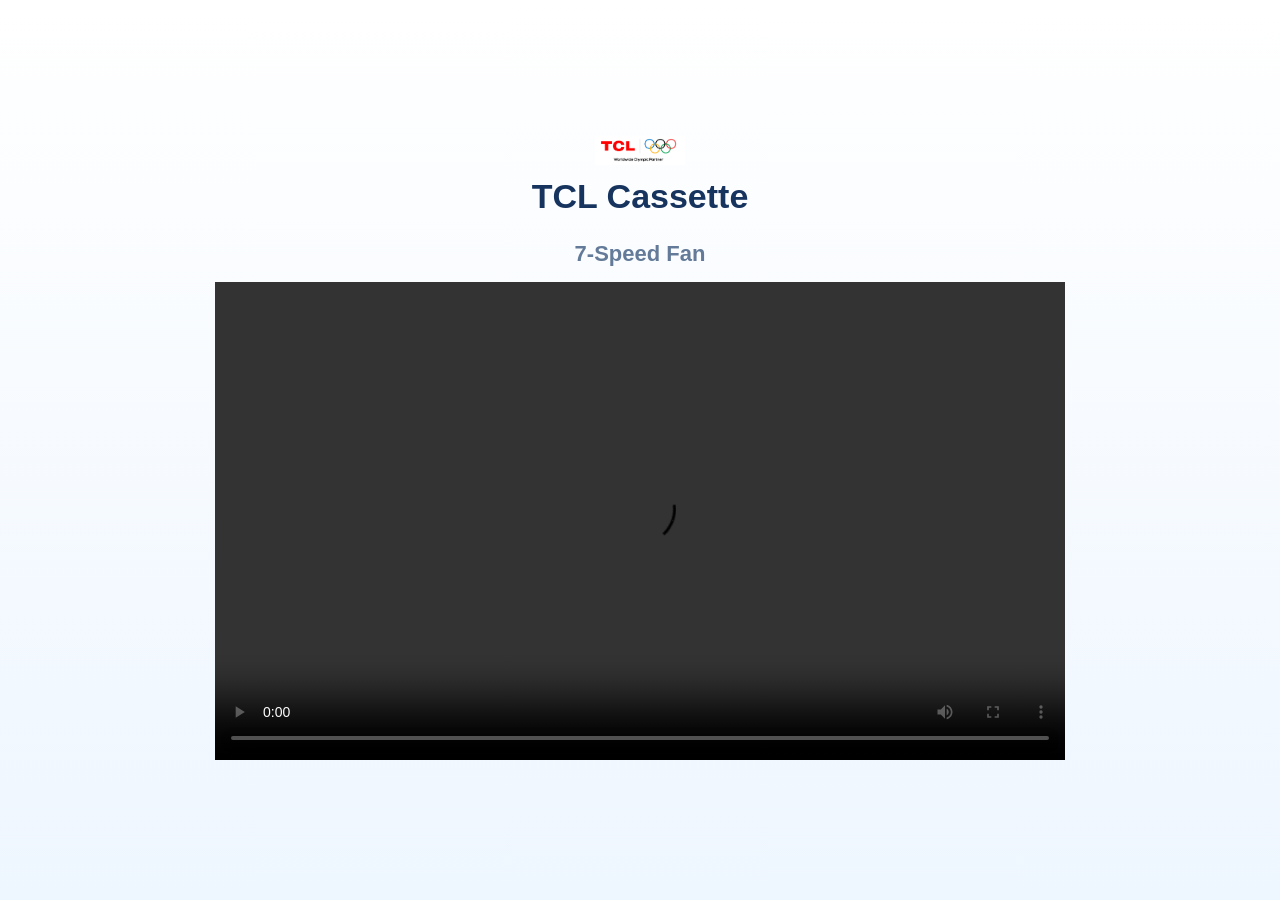
==== 7-speed-fan/index.html @ cdcbd4ba "Create index.html" ====
<!DOCTYPE html>
<html lang="en">
<head>
<meta charset="UTF-8">
<meta name="viewport" content="width=device-width, initial-scale=1.0">

<title>TCL Cassette | 7-Speed Fan</title>

<style>

:root {
    --navy: #17345f;
    --blue-gray: #637b98;
}

* {
    margin: 0;
    padding: 0;
    box-sizing: border-box;
}

body {
    min-height: 100vh;
    display: flex;
    justify-content: center;
    align-items: center;
    background: linear-gradient(
        180deg,
        #ffffff 0%,
        #eef6ff 100%
    );
    font-family: Arial, Helvetica, sans-serif;
}

.container {
    width: 100%;
    max-width: 900px;
    text-align: center;
    padding: 20px;
}

.logo {
    width: 90px;
    margin-bottom: 8px;
}

h1 {
    color: var(--navy);
    font-size: 34px;
    font-weight: 700;
    margin-bottom: 25px;
}

.video-title {
    color: var(--blue-gray);
    font-size: 22px;
    font-weight: 600;
    margin-bottom: 15px;
}

.video-box {
    width: 90vw;
    max-width: 850px;
    aspect-ratio: 16 / 9;
    margin: 0 auto;
}

video {
    width: 100%;
    height: 100%;
    object-fit: contain;
}

@media (max-width: 600px) {

    .container {
        padding: 15px;
    }

    .logo {
        width: 75px;
    }

    h1 {
        font-size: 26px;
        margin-bottom: 20px;
    }

    .video-title {
        font-size: 18px;
        margin-bottom: 12px;
    }

}

</style>
</head>

<body>

<div class="container">

    <img
    class="logo"
    src="../brand-logo.png"
    >

    <h1>
        TCL Cassette
    </h1>

    <div class="video-title">
        7-Speed Fan
    </div>

    <div class="video-box">

        <video controls preload="auto" playsinline>
            <source
            src="7speed1.mp4"
            type="video/mp4"
            >
        </video>

    </div>

</div>

</body>
</html>
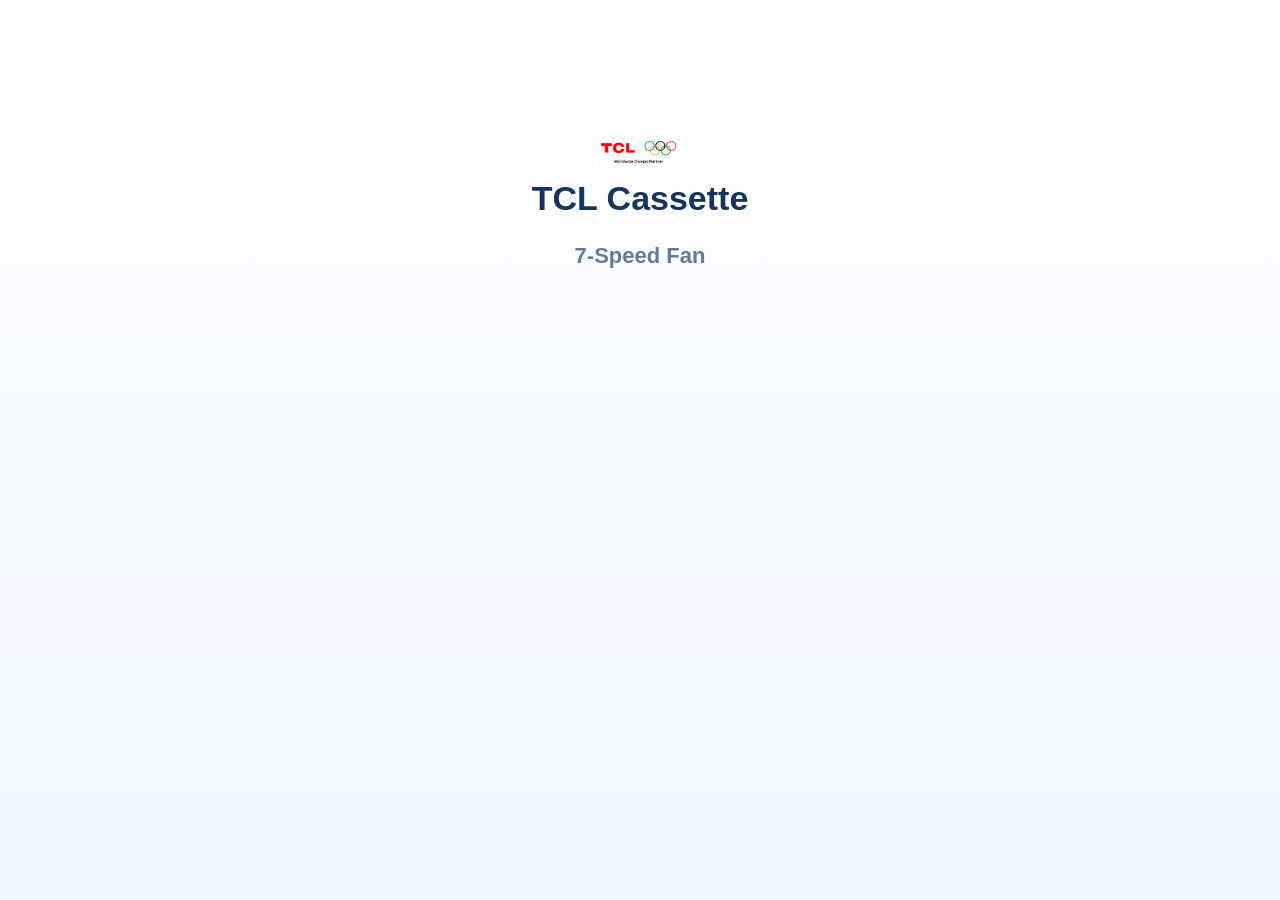
==== commit 57285326: "Update index.html" ====
--- a/7-speed-fan/index.html
+++ b/7-speed-fan/index.html
@@ -116,16 +116,6 @@
 
     <div class="video-box">
 
-        <video controls preload="auto" playsinline>
-            <source
-            src="7speed1.mp4"
-            type="video/mp4"
-            >
-        </video>
-
-    </div>
-
-</div>
-
-</body>
-</html>
+        <video
+            controls
+           
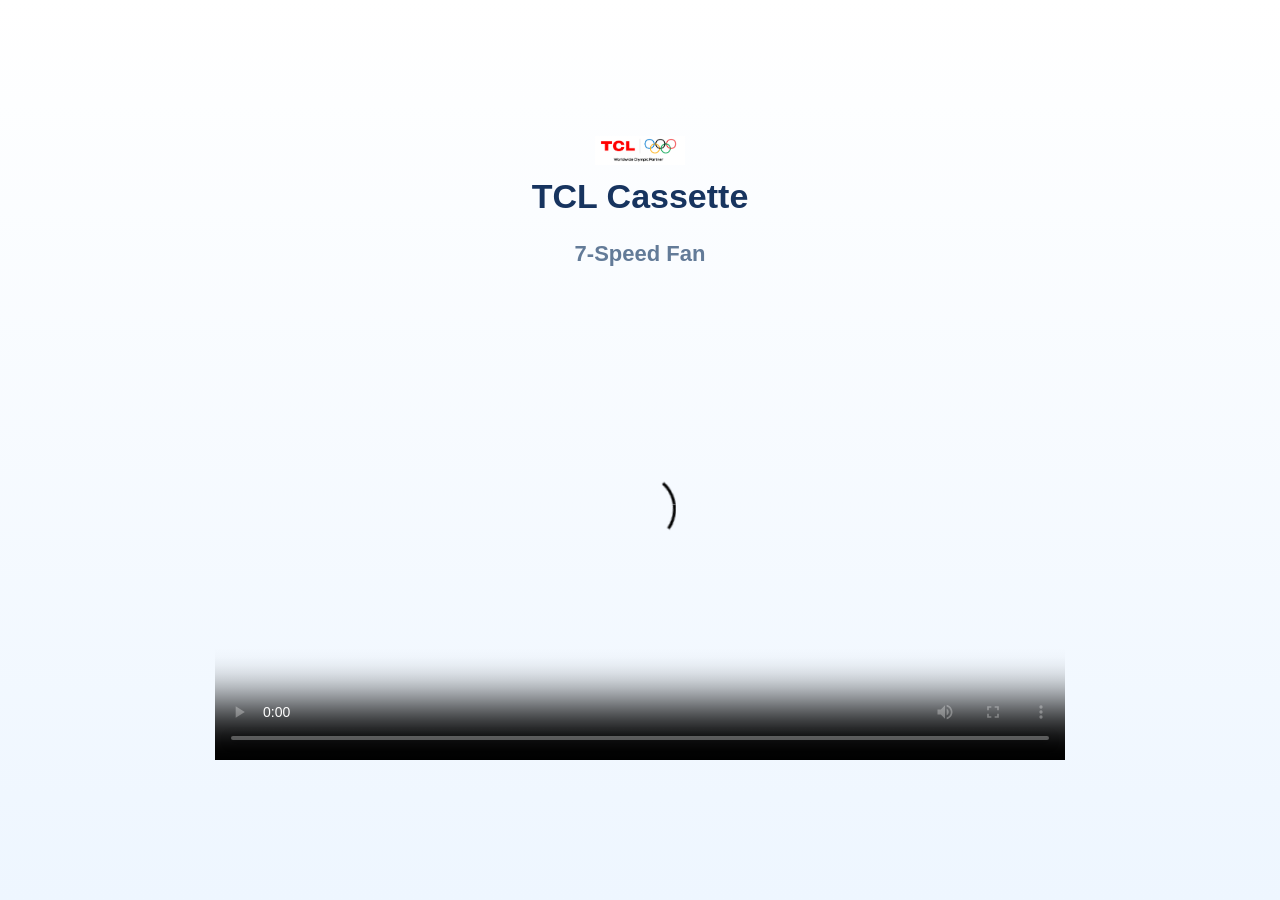
==== commit c512c781: "Add files via upload" ====
--- a/7-speed-fan/index.html
+++ b/7-speed-fan/index.html
@@ -1,4 +1,3 @@
-
 <!DOCTYPE html>
 <html lang="en">
 <head>
@@ -104,6 +103,7 @@
     <img
     class="logo"
     src="../brand-logo.png"
+    alt="TCL Logo"
     >
 
     <h1>
@@ -116,6 +116,17 @@
 
     <div class="video-box">
 
-        <video
-            controls
-           
+        <video controls preload="auto" playsinline poster="preview.jpg">
+            <source
+            src="7speed1.mp4"
+            type="video/mp4"
+            >
+            Your browser does not support HTML video.
+        </video>
+
+    </div>
+
+</div>
+
+</body>
+</html>
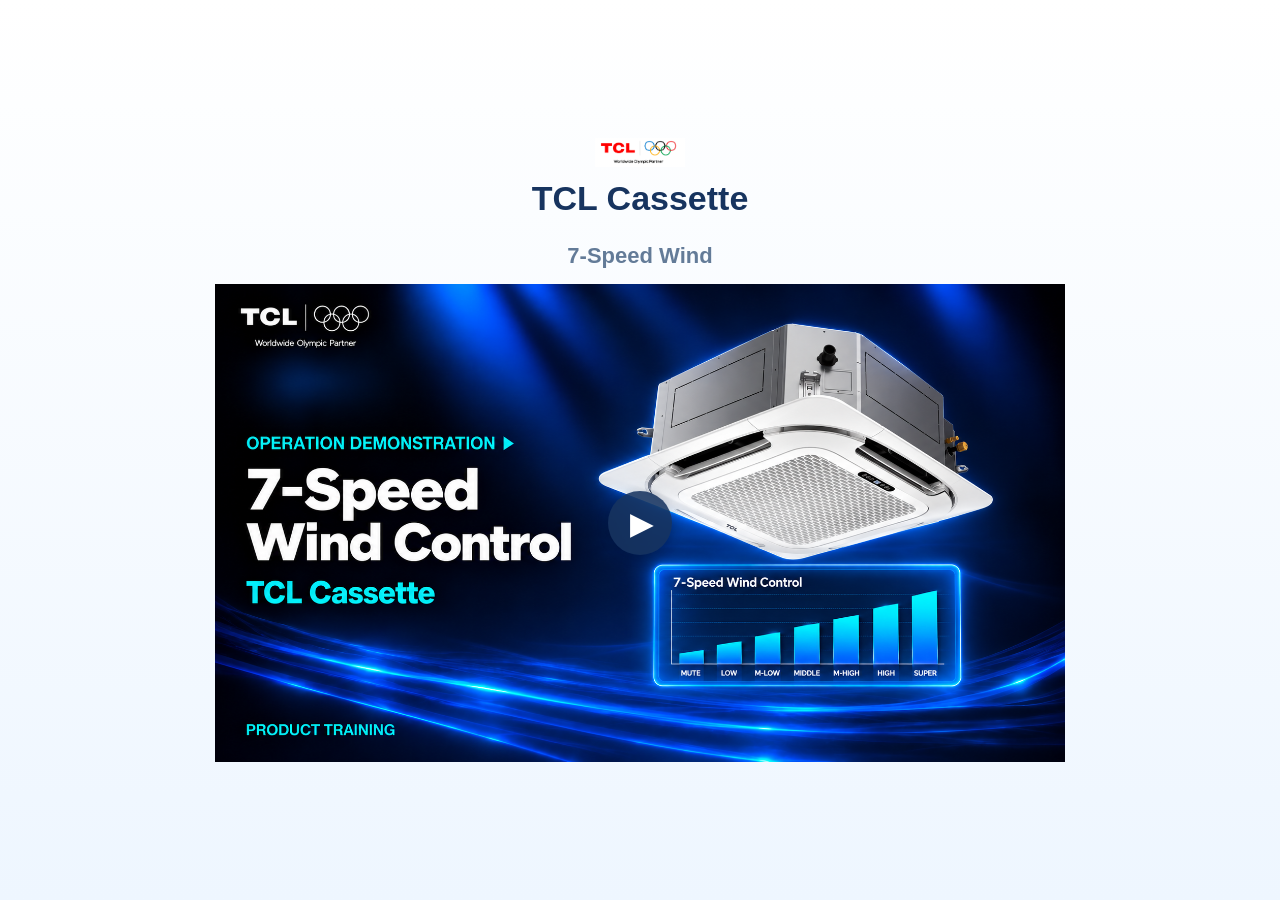
==== commit b47e2454: "Update index.html" ====
--- a/7-speed-fan/index.html
+++ b/7-speed-fan/index.html
@@ -1,13 +1,13 @@
+
 <!DOCTYPE html>
 <html lang="en">
 <head>
 <meta charset="UTF-8">
 <meta name="viewport" content="width=device-width, initial-scale=1.0">
 
-<title>TCL Cassette | 7-Speed Fan</title>
+<title>TCL Cassette | 7-Speed Wind</title>
 
 <style>
-
 :root {
     --navy: #17345f;
     --blue-gray: #637b98;
@@ -63,16 +63,85 @@
     max-width: 850px;
     aspect-ratio: 16 / 9;
     margin: 0 auto;
+    position: relative;
+    overflow: hidden;
+    background: #081423;
 }
 
 video {
     width: 100%;
     height: 100%;
     object-fit: contain;
+    display: block;
+}
+
+/* 独立预览图层 */
+.preview-button {
+    position: absolute;
+    inset: 0;
+    z-index: 3;
+    display: flex;
+    align-items: center;
+    justify-content: center;
+    width: 100%;
+    height: 100%;
+    padding: 0;
+    border: 0;
+    background: #081423;
+    cursor: pointer;
+}
+
+.preview-button img {
+    position: absolute;
+    inset: 0;
+    width: 100%;
+    height: 100%;
+    object-fit: contain;
+}
+
+.play-icon {
+    position: relative;
+    z-index: 1;
+    display: flex;
+    justify-content: center;
+    align-items: center;
+    width: 64px;
+    height: 64px;
+    border-radius: 50%;
+    background: rgba(23, 52, 95, 0.88);
+    color: #fff;
+    font-size: 31px;
+    line-height: 1;
+    padding-left: 4px;
+    box-shadow: 0 2px 12px rgba(0, 0, 0, .2);
+}
+
+.preview-button[hidden],
+.video-message[hidden] {
+    display: none;
+}
+
+.video-message {
+    position: absolute;
+    z-index: 2;
+    inset: 0;
+    display: flex;
+    flex-direction: column;
+    align-items: center;
+    justify-content: center;
+    gap: 10px;
+    padding: 18px;
+    background: rgba(8, 20, 35, .9);
+    color: #fff;
+    font-size: 15px;
+    text-align: center;
+}
+
+.video-message a {
+    color: #afd8ff;
 }
 
 @media (max-width: 600px) {
-
     .container {
         padding: 15px;
     }
@@ -91,8 +160,12 @@
         margin-bottom: 12px;
     }
 
-}
-
+    .play-icon {
+        width: 56px;
+        height: 56px;
+        font-size: 28px;
+    }
+}
 </style>
 </head>
 
@@ -101,32 +174,145 @@
 <div class="container">
 
     <img
-    class="logo"
-    src="../brand-logo.png"
-    alt="TCL Logo"
+        class="logo"
+        src="../brand-logo.png"
+        alt="TCL Logo"
     >
 
-    <h1>
-        TCL Cassette
-    </h1>
+    <h1>TCL Cassette</h1>
 
     <div class="video-title">
-        7-Speed Fan
+        7-Speed Wind
     </div>
 
     <div class="video-box">
 
-        <video controls preload="auto" playsinline poster="preview.jpg">
+        <video
+            id="trainingVideo"
+            controls
+            preload="auto"
+            playsinline
+            webkit-playsinline
+        >
             <source
-            src="7speed1.mp4"
-            type="video/mp4"
+                src="7speed1.mp4"
+                type="video/mp4"
             >
             Your browser does not support HTML video.
         </video>
 
+        <!-- 预览图，点击后隐藏并启动视频 -->
+        <button
+            class="preview-button"
+            id="previewButton"
+            type="button"
+            aria-label="Play 7-Speed Wind video"
+        >
+            <img
+                src="preview.jpg"
+                alt="7-Speed Wind video preview"
+            >
+            <span class="play-icon" aria-hidden="true">
+                &#9654;
+            </span>
+        </button>
+
+        <!-- 视频加载状态和错误提示 -->
+        <div
+            class="video-message"
+            id="videoMessage"
+            role="status"
+            aria-live="polite"
+            hidden
+        >
+            <span id="messageText">
+                Loading video...
+            </span>
+
+            <a
+                id="directVideoLink"
+                href="7speed1.mp4"
+                target="_blank"
+                rel="noopener"
+                hidden
+            >
+                Open MP4 directly
+            </a>
+        </div>
+
     </div>
 
 </div>
+
+<script>
+(function () {
+
+    const video = document.getElementById('trainingVideo');
+    const button = document.getElementById('previewButton');
+    const message = document.getElementById('videoMessage');
+    const messageText = document.getElementById('messageText');
+    const directLink = document.getElementById('directVideoLink');
+
+    function setLoading() {
+        messageText.textContent = 'Loading video...';
+        directLink.hidden = true;
+        message.hidden = false;
+    }
+
+    function showError(detail) {
+        messageText.textContent =
+            detail || 'Video failed to load.';
+        directLink.hidden = false;
+        message.hidden = false;
+    }
+
+    button.addEventListener('click', function () {
+
+        // 立即隐藏封面
+        button.hidden = true;
+
+        // 显示加载提示
+        setLoading();
+
+        if (video.error) {
+            showError(
+                'Video cannot be loaded. Check 7speed1.mp4.'
+            );
+            return;
+        }
+
+        // 在用户点击事件中直接播放 MP4
+        const playRequest = video.play();
+
+        if (
+            playRequest &&
+            typeof playRequest.catch === 'function'
+        ) {
+            playRequest.catch(function (error) {
+                showError(
+                    'Playback could not start: ' +
+                    (error.message || error.name)
+                );
+            });
+        }
+    });
+
+    // 真正开始播放后隐藏加载提示
+    video.addEventListener('playing', function () {
+        message.hidden = true;
+    });
+
+    // 视频加载失败
+    video.addEventListener('error', function () {
+        if (button.hidden) {
+            showError(
+                'Video failed to load. Check the filename, network, or MP4 format.'
+            );
+        }
+    });
+
+})();
+</script>
 
 </body>
 </html>
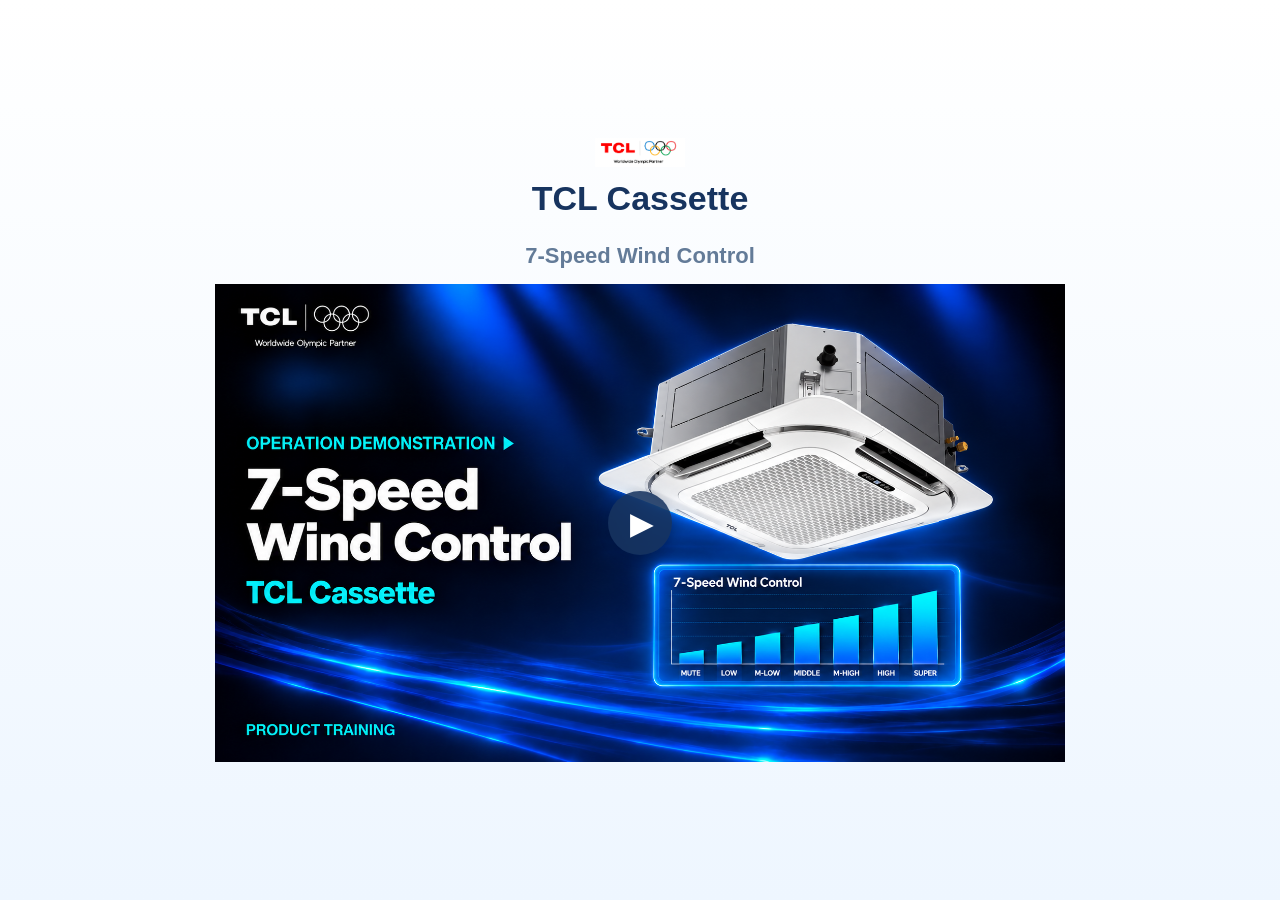
==== commit be1bc00a: "Update index.html" ====
--- a/7-speed-fan/index.html
+++ b/7-speed-fan/index.html
@@ -5,7 +5,7 @@
 <meta charset="UTF-8">
 <meta name="viewport" content="width=device-width, initial-scale=1.0">
 
-<title>TCL Cassette | 7-Speed Wind</title>
+<title>TCL Cassette | 7-Speed Wind Control</title>
 
 <style>
 :root {
@@ -75,7 +75,6 @@
     display: block;
 }
 
-/* 独立预览图层 */
 .preview-button {
     position: absolute;
     inset: 0;
@@ -182,7 +181,7 @@
     <h1>TCL Cassette</h1>
 
     <div class="video-title">
-        7-Speed Wind
+        7-Speed Wind Control
     </div>
 
     <div class="video-box">
@@ -201,23 +200,21 @@
             Your browser does not support HTML video.
         </video>
 
-        <!-- 预览图，点击后隐藏并启动视频 -->
         <button
             class="preview-button"
             id="previewButton"
             type="button"
-            aria-label="Play 7-Speed Wind video"
+            aria-label="Play 7-Speed Wind Control video"
         >
             <img
                 src="preview.jpg"
-                alt="7-Speed Wind video preview"
+                alt="7-Speed Wind Control video preview"
             >
             <span class="play-icon" aria-hidden="true">
                 &#9654;
             </span>
         </button>
 
-        <!-- 视频加载状态和错误提示 -->
         <div
             class="video-message"
             id="videoMessage"
@@ -268,10 +265,7 @@
 
     button.addEventListener('click', function () {
 
-        // 立即隐藏封面
         button.hidden = true;
-
-        // 显示加载提示
         setLoading();
 
         if (video.error) {
@@ -281,7 +275,6 @@
             return;
         }
 
-        // 在用户点击事件中直接播放 MP4
         const playRequest = video.play();
 
         if (
@@ -297,12 +290,10 @@
         }
     });
 
-    // 真正开始播放后隐藏加载提示
     video.addEventListener('playing', function () {
         message.hidden = true;
     });
 
-    // 视频加载失败
     video.addEventListener('error', function () {
         if (button.hidden) {
             showError(
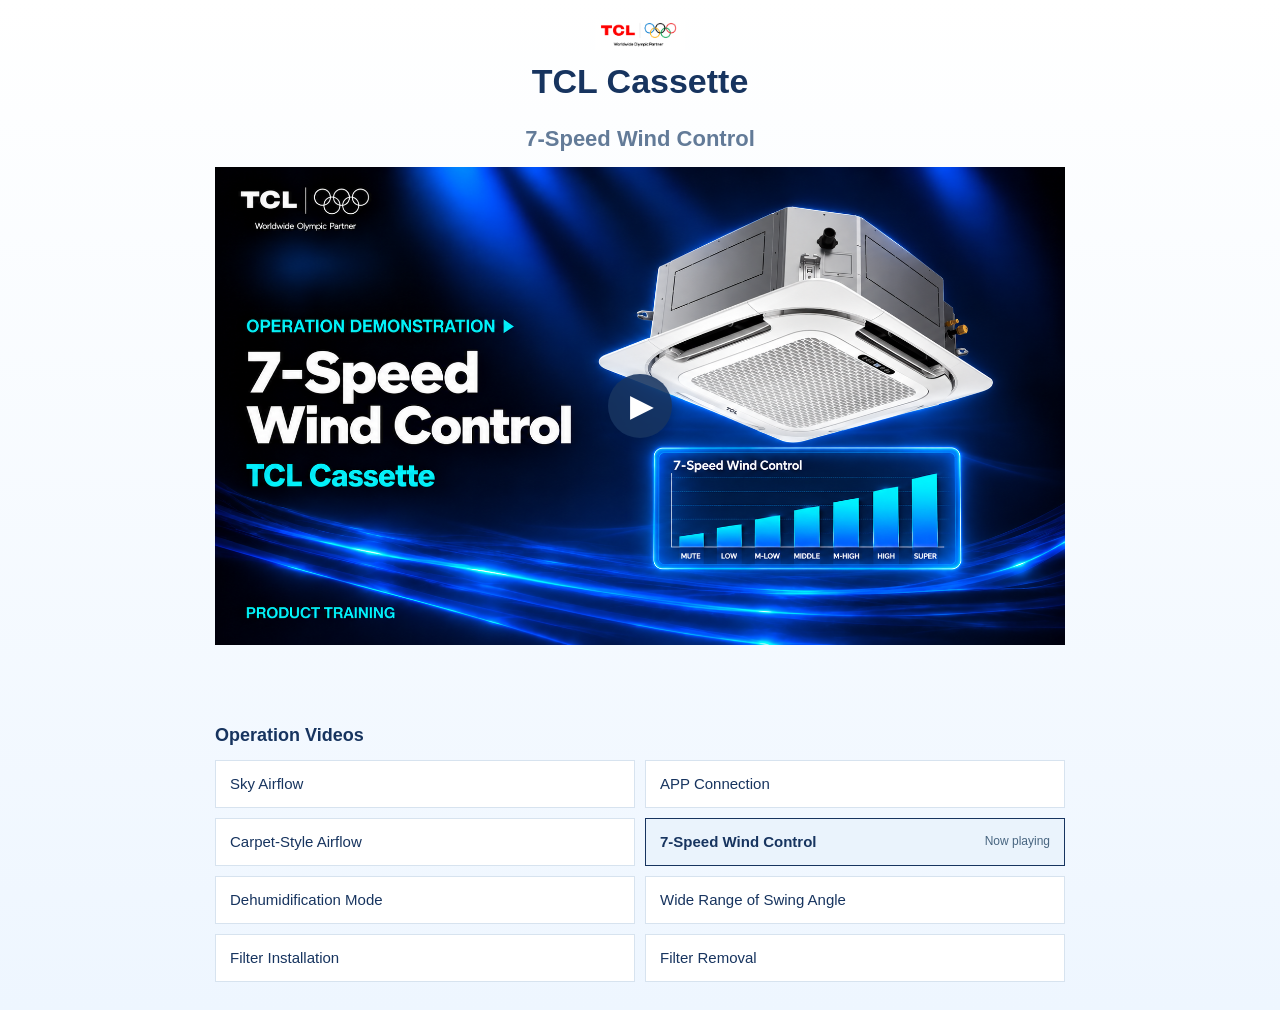
==== commit dd8b8114: "Upgrade all Cassette training players with buffering recovery and product directories" ====
--- a/7-speed-fan/index.html
+++ b/7-speed-fan/index.html
@@ -166,6 +166,7 @@
     }
 }
 </style>
+<link rel="stylesheet" href="../assets/training-player.css">
 </head>
 
 <body>
@@ -215,95 +216,36 @@
             </span>
         </button>
 
-        <div
-            class="video-message"
-            id="videoMessage"
-            role="status"
-            aria-live="polite"
-            hidden
-        >
-            <span id="messageText">
-                Loading video...
-            </span>
-
-            <a
-                id="directVideoLink"
-                href="7speed1.mp4"
-                target="_blank"
-                rel="noopener"
-                hidden
-            >
-                Open MP4 directly
-            </a>
+    </div>
+
+
+    <div class="player-status-slot">
+        <div class="player-status" id="videoMessage" hidden>
+            <span id="messageText" role="status" aria-live="polite" aria-atomic="true"></span>
+            <button id="retryButton" type="button" hidden>Reload video</button>
+            <a id="directVideoLink" href="7speed1.mp4" target="_blank" rel="noopener" hidden>Open MP4 directly</a>
         </div>
-
     </div>
 
+    <nav class="video-directory" aria-label="Product video directory">
+        <h2>Operation Videos</h2>
+        <ul>
+            <li><a href="../sky-airflow/"><span>Sky Airflow</span></a></li>
+            <li><a href="../app-connect/"><span>APP Connection</span></a></li>
+            <li><a href="../carpet-style-airflow/"><span>Carpet-Style Airflow</span></a></li>
+            <li><a href="../7-speed-fan/" aria-current="page"><span>7-Speed Wind Control</span><span class="current-video-label">Now playing</span></a></li>
+            <li><a href="../dehumidification-mode/"><span>Dehumidification Mode</span></a></li>
+            <li><a href="../wide-range-airflow/"><span>Wide Range of Swing Angle</span></a></li>
+            <li><a href="../filter-installation/"><span>Filter Installation</span></a></li>
+            <li><a href="../filter-removal/"><span>Filter Removal</span></a></li>
+        </ul>
+    </nav>
+
 </div>
 
-<script>
-(function () {
-
-    const video = document.getElementById('trainingVideo');
-    const button = document.getElementById('previewButton');
-    const message = document.getElementById('videoMessage');
-    const messageText = document.getElementById('messageText');
-    const directLink = document.getElementById('directVideoLink');
-
-    function setLoading() {
-        messageText.textContent = 'Loading video...';
-        directLink.hidden = true;
-        message.hidden = false;
-    }
-
-    function showError(detail) {
-        messageText.textContent =
-            detail || 'Video failed to load.';
-        directLink.hidden = false;
-        message.hidden = false;
-    }
-
-    button.addEventListener('click', function () {
-
-        button.hidden = true;
-        setLoading();
-
-        if (video.error) {
-            showError(
-                'Video cannot be loaded. Check 7speed1.mp4.'
-            );
-            return;
-        }
-
-        const playRequest = video.play();
-
-        if (
-            playRequest &&
-            typeof playRequest.catch === 'function'
-        ) {
-            playRequest.catch(function (error) {
-                showError(
-                    'Playback could not start: ' +
-                    (error.message || error.name)
-                );
-            });
-        }
-    });
-
-    video.addEventListener('playing', function () {
-        message.hidden = true;
-    });
-
-    video.addEventListener('error', function () {
-        if (button.hidden) {
-            showError(
-                'Video failed to load. Check the filename, network, or MP4 format.'
-            );
-        }
-    });
-
-})();
-</script>
-
+
+
+<script src="../assets/training-player.js" defer></script>
 </body>
 </html>
+
--- a/assets/training-player.css
+++ b/assets/training-player.css
@@ -0,0 +1,123 @@
+.player-status-slot,
+.video-directory {
+    width: 90vw;
+    max-width: 850px;
+    margin: 0 auto;
+}
+
+.player-status-slot {
+    min-height: 66px;
+    padding-top: 12px;
+}
+
+.player-status {
+    display: flex;
+    flex-wrap: wrap;
+    justify-content: center;
+    align-items: center;
+    gap: 10px 14px;
+    padding: 12px;
+    border: 1px solid #d7e3ef;
+    background: #f3f8fd;
+    color: #17345f;
+    font-size: 14px;
+    line-height: 1.5;
+}
+
+.player-status[hidden],
+.player-status [hidden] {
+    display: none;
+}
+
+.player-status button {
+    padding: 8px 14px;
+    border: 1px solid #17345f;
+    border-radius: 0;
+    background: #17345f;
+    color: #fff;
+    font: inherit;
+    cursor: pointer;
+    min-height: 44px;
+}
+
+.player-status a {
+    color: #17345f;
+    text-underline-offset: 3px;
+}
+
+.video-directory {
+    padding: 12px 0 8px;
+    text-align: left;
+}
+
+.video-directory h2 {
+    margin: 0 0 12px;
+    color: #17345f;
+    font-size: 18px;
+    line-height: 1.4;
+    font-weight: 600;
+}
+
+.video-directory ul {
+    display: grid;
+    grid-template-columns: repeat(2, minmax(0, 1fr));
+    gap: 10px;
+    margin: 0;
+    padding: 0;
+    list-style: none;
+}
+
+.video-directory li {
+    min-width: 0;
+}
+
+.video-directory a {
+    display: flex;
+    flex-wrap: wrap;
+    align-items: center;
+    justify-content: space-between;
+    gap: 6px 12px;
+    height: 100%;
+    min-height: 48px;
+    padding: 12px 14px;
+    border: 1px solid #d7e3ef;
+    background: #fff;
+    color: #17345f;
+    font-size: 15px;
+    line-height: 1.45;
+    text-decoration: none;
+    overflow-wrap: anywhere;
+}
+
+.video-directory a:hover,
+.video-directory a[aria-current="page"] {
+    border-color: #17345f;
+    background: #eaf3fc;
+}
+
+.video-directory a[aria-current="page"] {
+    font-weight: 600;
+}
+
+.video-directory .current-video-label {
+    color: #486580;
+    font-size: 12px;
+    font-weight: 400;
+}
+
+.player-status button:focus-visible,
+.player-status a:focus-visible,
+.video-directory a:focus-visible,
+video:focus-visible {
+    outline: 3px solid #1575c7;
+    outline-offset: 3px;
+}
+
+@media (max-width: 600px) {
+    .video-directory h2 { font-size: 17px; }
+    .video-directory a { padding: 11px 12px; font-size: 14px; }
+}
+
+@media (max-width: 420px) {
+    .video-directory ul { grid-template-columns: 1fr; }
+}
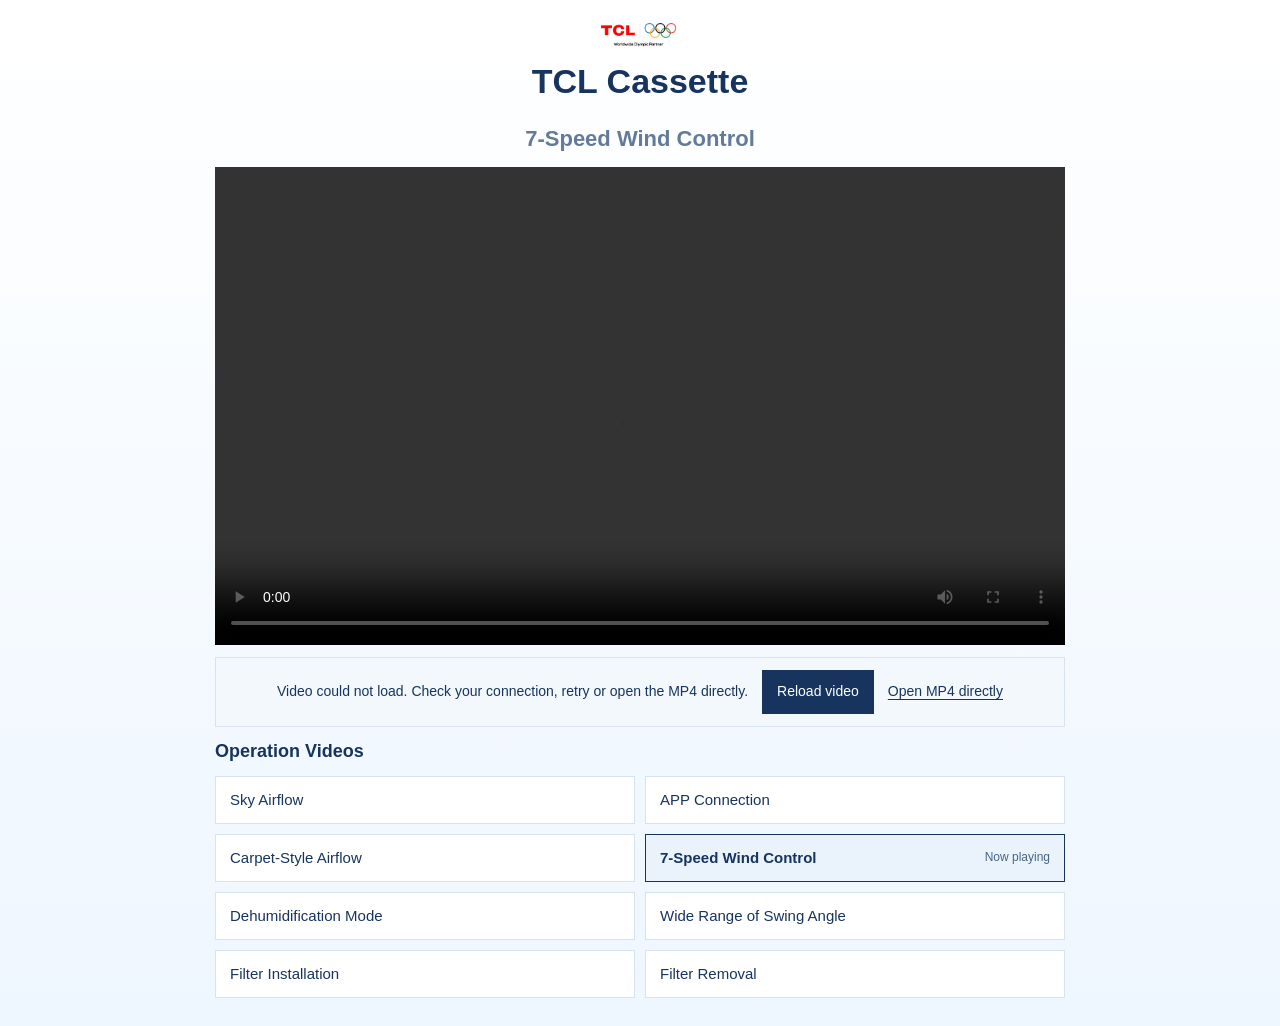
==== commit da54b0d0: "Improve Cassette mobile video playback and caching" ====
--- a/7-speed-fan/index.html
+++ b/7-speed-fan/index.html
@@ -185,7 +185,7 @@
         7-Speed Wind Control
     </div>
 
-    <div class="video-box">
+    <div class="video-box video-stage">
 
         <video
             id="trainingVideo"
@@ -195,7 +195,7 @@
             webkit-playsinline
         >
             <source
-                src="7speed1.mp4"
+                src="7speed1.mp4?v=8c26fbdef50eede8"
                 type="video/mp4"
             >
             Your browser does not support HTML video.
@@ -203,7 +203,7 @@
 
         <button
             class="preview-button"
-            id="previewButton"
+            id="videoPreview"
             type="button"
             aria-label="Play 7-Speed Wind Control video"
         >
@@ -220,24 +220,24 @@
 
 
     <div class="player-status-slot">
-        <div class="player-status" id="videoMessage" hidden>
-            <span id="messageText" role="status" aria-live="polite" aria-atomic="true"></span>
-            <button id="retryButton" type="button" hidden>Reload video</button>
-            <a id="directVideoLink" href="7speed1.mp4" target="_blank" rel="noopener" hidden>Open MP4 directly</a>
+        <div class="player-status" id="videoStatus" hidden>
+            <span id="statusText" role="status" aria-live="polite" aria-atomic="true"></span>
+            <button id="retryVideo" type="button" hidden>Reload video</button>
+            <a id="directVideo" href="7speed1.mp4?v=8c26fbdef50eede8" target="_blank" rel="noopener" hidden>Open MP4 directly</a>
         </div>
     </div>
 
     <nav class="video-directory" aria-label="Product video directory">
         <h2>Operation Videos</h2>
         <ul>
-            <li><a href="../sky-airflow/"><span>Sky Airflow</span></a></li>
-            <li><a href="../app-connect/"><span>APP Connection</span></a></li>
-            <li><a href="../carpet-style-airflow/"><span>Carpet-Style Airflow</span></a></li>
-            <li><a href="../7-speed-fan/" aria-current="page"><span>7-Speed Wind Control</span><span class="current-video-label">Now playing</span></a></li>
-            <li><a href="../dehumidification-mode/"><span>Dehumidification Mode</span></a></li>
-            <li><a href="../wide-range-airflow/"><span>Wide Range of Swing Angle</span></a></li>
-            <li><a href="../filter-installation/"><span>Filter Installation</span></a></li>
-            <li><a href="../filter-removal/"><span>Filter Removal</span></a></li>
+            <li><a class="video-link" href="../sky-airflow/"><span>Sky Airflow</span></a></li>
+            <li><a class="video-link" href="../app-connect/"><span>APP Connection</span></a></li>
+            <li><a class="video-link" href="../carpet-style-airflow/"><span>Carpet-Style Airflow</span></a></li>
+            <li><a class="video-link" href="../7-speed-fan/" aria-current="page"><span>7-Speed Wind Control</span></a></li>
+            <li><a class="video-link" href="../dehumidification-mode/"><span>Dehumidification Mode</span></a></li>
+            <li><a class="video-link" href="../wide-range-airflow/"><span>Wide Range of Swing Angle</span></a></li>
+            <li><a class="video-link" href="../filter-installation/"><span>Filter Installation</span></a></li>
+            <li><a class="video-link" href="../filter-removal/"><span>Filter Removal</span></a></li>
         </ul>
     </nav>
 
@@ -245,7 +245,8 @@
 
 
 
-<script src="../assets/training-player.js" defer></script>
+<script id="videoCatalog" type="application/json">{"version": "95cd86d8907066e6", "root": "../", "topics": [{"slug": "sky-airflow", "title": "Sky Airflow", "file": "sky-airflow/skyairflow.mp4?v=ae165546e297276d", "cover": "sky-airflow/preview-sky-airflow.jpg", "hash": "ae165546e297276d541ea69ff9e66d98af53cf5d", "bytes": 2545595, "algorithm": "git-sha1"}, {"slug": "app-connect", "title": "APP Connection", "file": "app-connect/appconnec.mp4?v=d8068bffd7c6785f", "cover": "app-connect/preview-app-connect.jpg", "hash": "d8068bffd7c6785f8dbae1653e8477da8a20b3e8", "bytes": 5974982, "algorithm": "git-sha1"}, {"slug": "carpet-style-airflow", "title": "Carpet-Style Airflow", "file": "carpet-style-airflow/Carpet.mp4?v=a3cb1f0473b33469", "cover": "carpet-style-airflow/preview-carpet-style-airflow.jpg", "hash": "a3cb1f0473b33469fc9ae694a5555c19037d50db", "bytes": 1990776, "algorithm": "git-sha1"}, {"slug": "7-speed-fan", "title": "7-Speed Wind Control", "file": "7-speed-fan/7speed1.mp4?v=8c26fbdef50eede8", "cover": "7-speed-fan/preview.jpg", "hash": "8c26fbdef50eede8e670c70dd5f247f2da5a2f71", "bytes": 1854936, "algorithm": "git-sha1"}, {"slug": "dehumidification-mode", "title": "Dehumidification Mode", "file": "dehumidification-mode/dehumuid.mp4?v=0b9c2a93cd31e98c", "cover": "dehumidification-mode/preview-dehumidification-mode.jpg", "hash": "0b9c2a93cd31e98ceeff92629f8090cd35ea8cca", "bytes": 1266059, "algorithm": "git-sha1"}, {"slug": "wide-range-airflow", "title": "Wide Range of Swing Angle", "file": "wide-range-airflow/widerange.mp4?v=89bbc013dfb6858e", "cover": "wide-range-airflow/preview-wide-range-airflow.jpg", "hash": "89bbc013dfb6858ee73db07568956e5d1c37ce53", "bytes": 4542717, "algorithm": "git-sha1"}, {"slug": "filter-installation", "title": "Filter Installation", "file": "filter-installation/filter-installation.mp4?v=2eb16fd1400fbb54", "cover": "filter-installation/preview-filter-installation.jpg", "hash": "2eb16fd1400fbb541feb62c088647ae0627c3eb3", "bytes": 4176092, "algorithm": "git-sha1"}, {"slug": "filter-removal", "title": "Filter Removal", "file": "filter-removal/filter-removal.mp4?v=b1af0704e4fc357b", "cover": "filter-removal/preview-filter-removal.jpg", "hash": "b1af0704e4fc357b9cb06b380afd005e3d9d14b7", "bytes": 3349873, "algorithm": "git-sha1"}]}</script>
+<script src="../player.js?v=95cd86d8907066e6" defer></script>
 </body>
 </html>
 
--- a/assets/training-player.css
+++ b/assets/training-player.css
@@ -121,3 +121,7 @@
 @media (max-width: 420px) {
     .video-directory ul { grid-template-columns: 1fr; }
 }
+
+.video-directory a[aria-current="page"]::after {
+    content: "Now playing"; color: #486580; font-size: 12px; font-weight: 400;
+}
